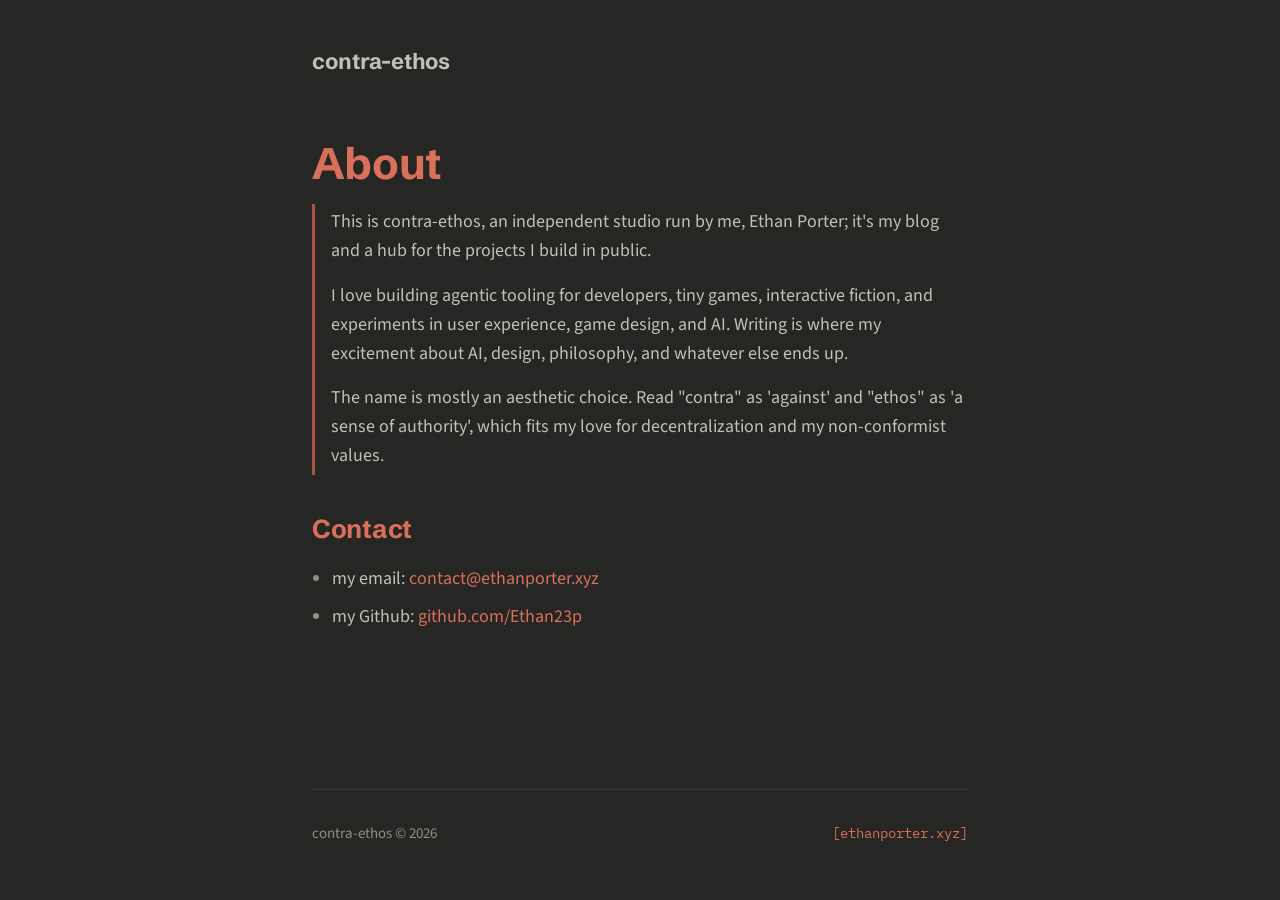
==== index.html @ 106af676 "v0.1: one page with about and contact Co-Authored-By: Claude Opus 5.5 <noreply@anthropic.com>" ====
<!doctype html>
<html lang="en">
<head>
<meta charset="utf-8">
<meta name="viewport" content="width=device-width, initial-scale=1">
<title>contra-ethos</title>
<meta name="description" content="contra-ethos, an independent studio run by Ethan Porter: a blog and a hub for projects built in public.">
<meta name="color-scheme" content="dark">
<link rel="preconnect" href="https://fonts.googleapis.com">
<link rel="preconnect" href="https://fonts.gstatic.com" crossorigin>
<link rel="stylesheet" href="https://fonts.googleapis.com/css2?family=IBM+Plex+Mono:wght@400&family=Schibsted+Grotesk:wght@700&family=Source+Sans+3:wght@400;600&display=swap">
<link rel="stylesheet" href="style.css">
</head>
<body>
<header>
<a class="wordmark" href="/">contra-ethos</a>
</header>

<main>
<section aria-labelledby="about">
<h1 id="about">About</h1>
<blockquote>
<p>This is contra-ethos, an independent studio run by me, Ethan Porter; it's my blog and a hub for the projects I build in public.</p>
<p>I love building agentic tooling for developers, tiny games, interactive fiction, and experiments in user experience, game design, and AI. Writing is where my excitement about AI, design, philosophy, and whatever else ends up.</p>
<p>The name is mostly an aesthetic choice. Read "contra" as 'against' and "ethos" as 'a sense of authority', which fits my love for decentralization and my non-conformist values.</p>
</blockquote>
</section>

<section aria-labelledby="contact">
<h2 id="contact">Contact</h2>
<ul class="outline">
<li>my email: <a href="mailto:contact@ethanporter.xyz">contact@ethanporter.xyz</a></li>
<li>my Github: <a href="https://github.com/Ethan23p">github.com/Ethan23p</a></li>
</ul>
</section>
</main>

<footer>
<span>contra-ethos © 2026</span>
<a href="https://ethanporter.xyz">[ethanporter.xyz]</a>
</footer>
</body>
</html>
---- style.css ----
/* contra-ethos.com — the vibe of the retired Quartz site: one clay color plus tones */
:root {
  --ground: #262624;
  --text: #C2C0B6;
  --muted: #8F8D85;
  --clay: #D97059;
  --clay-light: #E8937F;
  --clay-dark: #A85443;
  --rule: #3A3936;
  --body: 'Source Sans 3', 'Source Sans Pro', 'Segoe UI', system-ui, sans-serif;
  --head: 'Schibsted Grotesk', 'Segoe UI', system-ui, sans-serif;
  --mono: 'IBM Plex Mono', ui-monospace, Menlo, Consolas, monospace;
}

* { box-sizing: border-box; }

html { background: var(--ground); }

body {
  margin: 0 auto;
  max-width: 44rem;
  min-height: 100vh;
  padding: 2rem 1rem 2.5rem;
  display: flex;
  flex-direction: column;
  gap: 3rem;
  background: var(--ground);
  color: var(--text);
  font-family: var(--body);
  font-size: 1.125rem;
  line-height: 1.6;
  -webkit-font-smoothing: antialiased;
}

@media (min-width: 640px) {
  body { padding: 2rem 1.5rem 3rem; }
}

a { color: var(--clay); text-decoration: none; }
a:hover, a:focus-visible { color: var(--clay-light); }
a:focus-visible { outline: 2px solid var(--clay); outline-offset: 3px; }

.wordmark {
  display: inline-block;
  padding: 0.75rem 0;
  font-family: var(--head);
  font-size: 1.375rem;
  font-weight: 700;
  color: var(--text);
}

main { flex: 1; display: flex; flex-direction: column; gap: 2.5rem; }

h1, h2 {
  margin: 0 0 1rem;
  font-family: var(--head);
  font-weight: 700;
  line-height: 1.12;
  letter-spacing: -0.01em;
  color: var(--clay);
}
h1 { font-size: 2.75rem; }
h2 { font-size: 1.625rem; }

blockquote {
  margin: 0;
  padding: 0.25rem 0 0.25rem 1rem;
  border-left: 3px solid var(--clay-dark);
}
blockquote p { margin: 0 0 1rem; }
blockquote p:last-child { margin-bottom: 0; }

.outline { margin: 0; padding: 0 0 0 1.25rem; list-style: disc; }
.outline li { padding: 0.3rem 0; }
.outline li::marker { color: var(--muted); }
.outline a { overflow-wrap: anywhere; }

footer {
  display: flex;
  justify-content: space-between;
  align-items: baseline;
  flex-wrap: wrap;
  gap: 0.25rem 2rem;
  padding-top: 1.5rem;
  border-top: 1px solid var(--rule);
  font-size: 0.9375rem;
  color: var(--muted);
}
footer a { font-family: var(--mono); font-size: 0.875rem; padding: 0.5rem 0; }
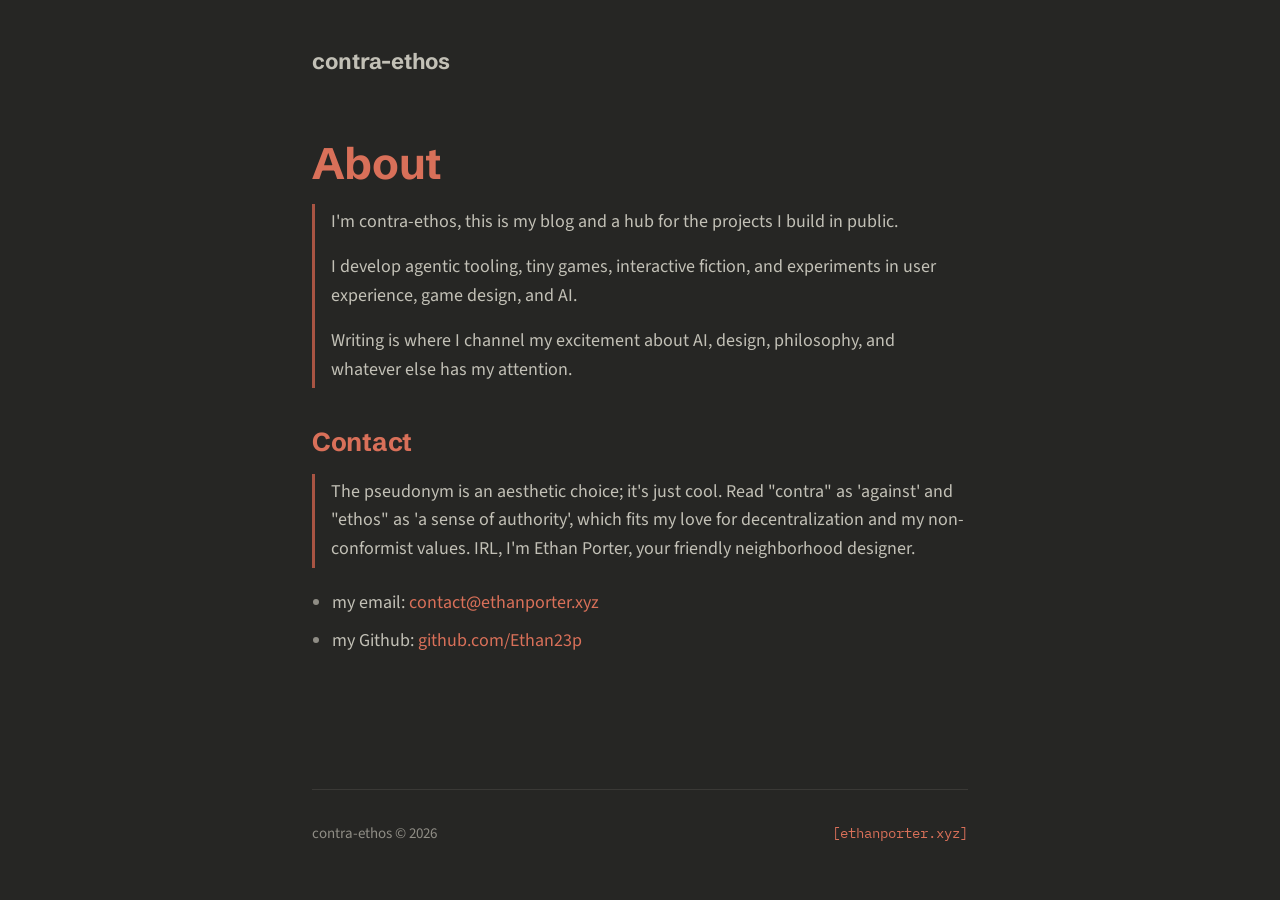
==== commit a29e0541: "About v2; pseudonym note moves to Contact Co-Authored-By: Claude Opus 5.5 <noreply@anthropic.com>" ====
--- a/index.html
+++ b/index.html
@@ -20,14 +20,17 @@
 <section aria-labelledby="about">
 <h1 id="about">About</h1>
 <blockquote>
-<p>This is contra-ethos, an independent studio run by me, Ethan Porter; it's my blog and a hub for the projects I build in public.</p>
-<p>I love building agentic tooling for developers, tiny games, interactive fiction, and experiments in user experience, game design, and AI. Writing is where my excitement about AI, design, philosophy, and whatever else ends up.</p>
-<p>The name is mostly an aesthetic choice. Read "contra" as 'against' and "ethos" as 'a sense of authority', which fits my love for decentralization and my non-conformist values.</p>
+<p>I'm contra-ethos, this is my blog and a hub for the projects I build in public.</p>
+<p>I develop agentic tooling, tiny games, interactive fiction, and experiments in user experience, game design, and AI.</p>
+<p>Writing is where I channel my excitement about AI, design, philosophy, and whatever else has my attention.</p>
 </blockquote>
 </section>
 
 <section aria-labelledby="contact">
 <h2 id="contact">Contact</h2>
+<blockquote>
+<p>The pseudonym is an aesthetic choice; it's just cool. Read "contra" as 'against' and "ethos" as 'a sense of authority', which fits my love for decentralization and my non-conformist values. IRL, I'm Ethan Porter, your friendly neighborhood designer.</p>
+</blockquote>
 <ul class="outline">
 <li>my email: <a href="mailto:contact@ethanporter.xyz">contact@ethanporter.xyz</a></li>
 <li>my Github: <a href="https://github.com/Ethan23p">github.com/Ethan23p</a></li>
--- a/style.css
+++ b/style.css
@@ -71,6 +71,7 @@
 blockquote p:last-child { margin-bottom: 0; }
 
 .outline { margin: 0; padding: 0 0 0 1.25rem; list-style: disc; }
+blockquote + .outline { margin-top: 1rem; }
 .outline li { padding: 0.3rem 0; }
 .outline li::marker { color: var(--muted); }
 .outline a { overflow-wrap: anywhere; }
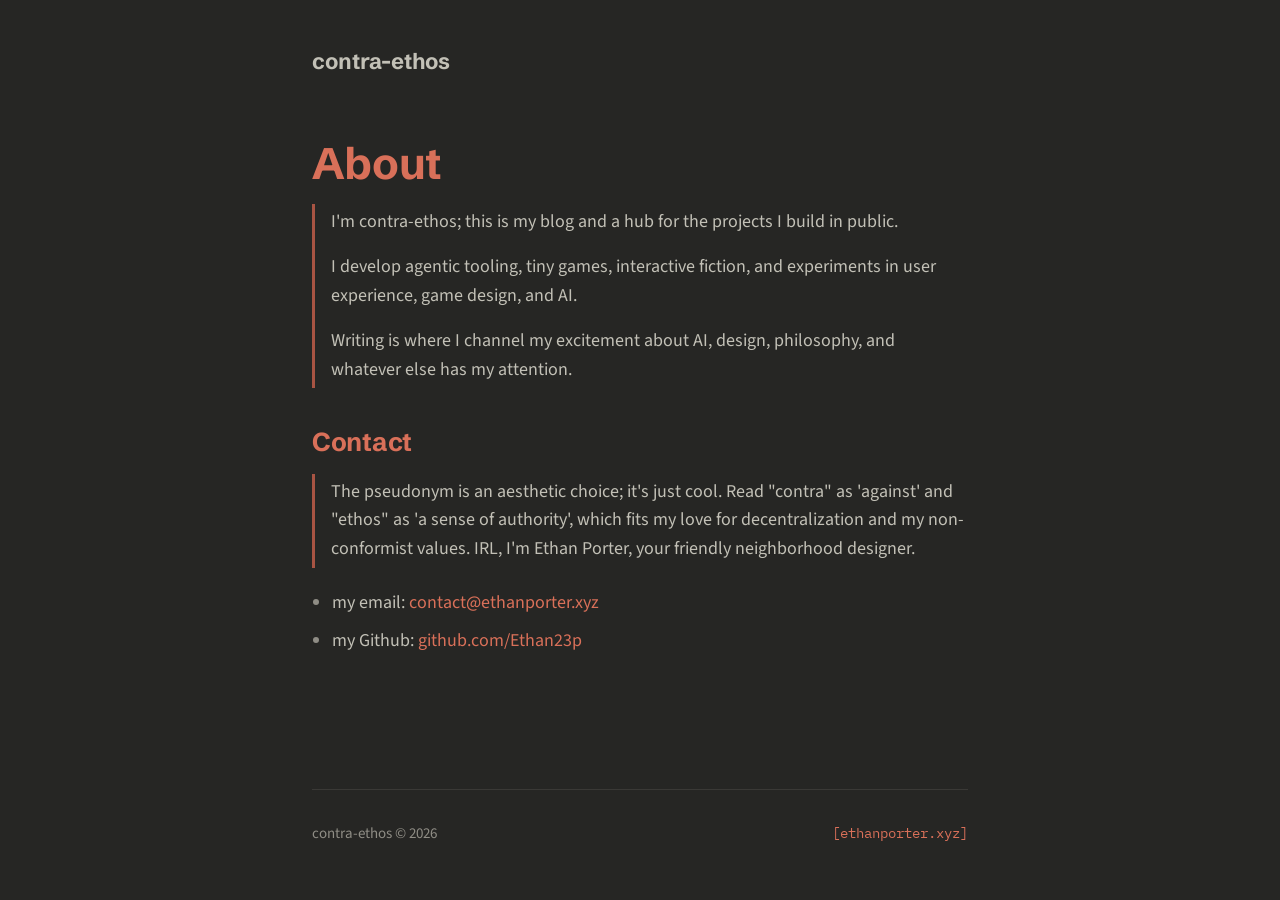
==== commit a0aabb2d: "About: semicolon in the opening line Co-Authored-By: Claude Opus 5.5 <noreply@anthropic.com>" ====
--- a/index.html
+++ b/index.html
@@ -20,7 +20,7 @@
 <section aria-labelledby="about">
 <h1 id="about">About</h1>
 <blockquote>
-<p>I'm contra-ethos, this is my blog and a hub for the projects I build in public.</p>
+<p>I'm contra-ethos; this is my blog and a hub for the projects I build in public.</p>
 <p>I develop agentic tooling, tiny games, interactive fiction, and experiments in user experience, game design, and AI.</p>
 <p>Writing is where I channel my excitement about AI, design, philosophy, and whatever else has my attention.</p>
 </blockquote>
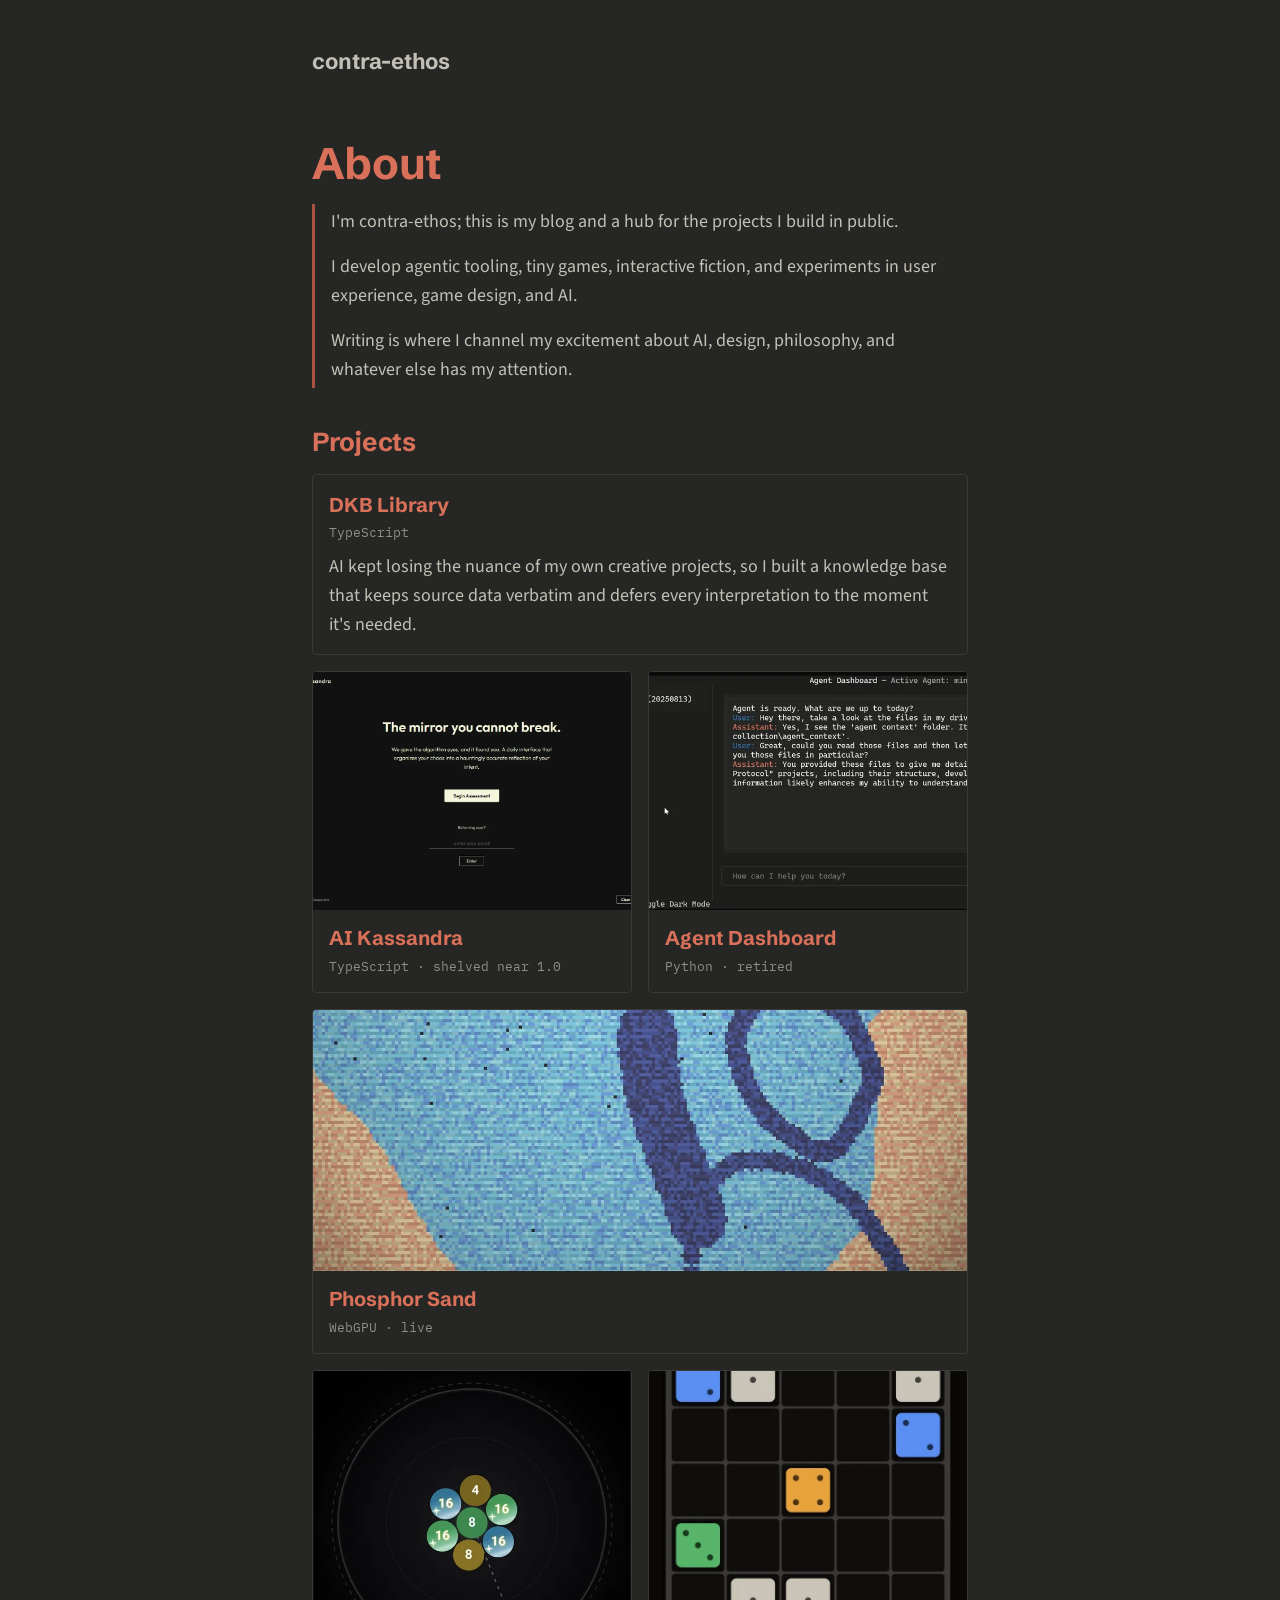
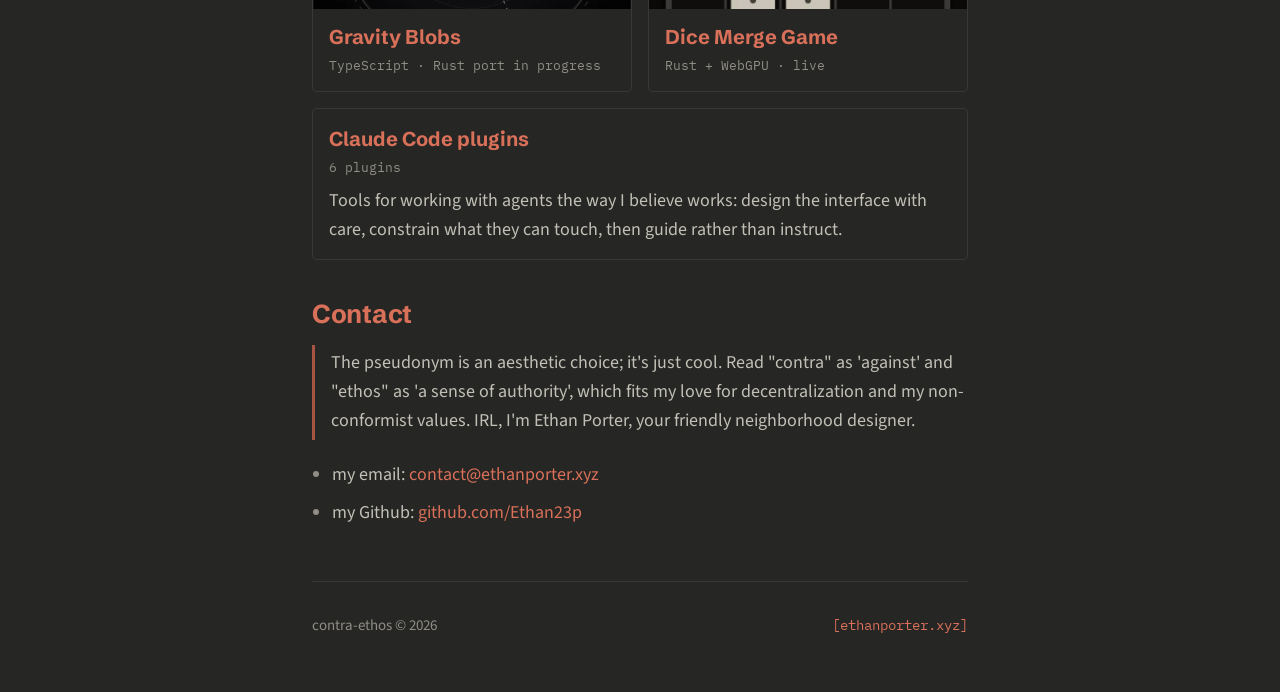
==== commit 457097bc: "v0.1.5: project cards and a page per project Seven project pages, each with a hero image (where one " ====
--- a/index.html
+++ b/index.html
@@ -26,6 +26,47 @@
 </blockquote>
 </section>
 
+<section aria-labelledby="projects">
+<h2 id="projects">Projects</h2>
+<div class="cards">
+<a class="card card--full card--text" href="/projects/dkb-library/">
+<span class="card-title">DKB Library</span>
+<span class="card-meta">TypeScript</span>
+<span class="card-line">AI kept losing the nuance of my own creative projects, so I built a knowledge base that keeps source data verbatim and defers every interpretation to the moment it&#x27;s needed.</span>
+</a>
+<a class="card card--half" href="/projects/ai-kassandra/">
+<img src="/images/projects/ai-kassandra-card.webp" alt="" width="1200" height="781" loading="lazy">
+<span class="card-title">AI Kassandra</span>
+<span class="card-meta">TypeScript · shelved near 1.0</span>
+</a>
+<a class="card card--half" href="/projects/agent-dashboard/">
+<img src="/images/projects/agent-dashboard-card.webp" alt="" width="1200" height="422" loading="lazy" style="object-position:20% 50%">
+<span class="card-title">Agent Dashboard</span>
+<span class="card-meta">Python · retired</span>
+</a>
+<a class="card card--full" href="/projects/phosphor-sand/">
+<img src="/images/projects/phosphor-sand-card.webp" alt="" width="1200" height="917" loading="lazy" style="object-position:50% 45%">
+<span class="card-title">Phosphor Sand</span>
+<span class="card-meta">WebGPU · live</span>
+</a>
+<a class="card card--half" href="/projects/gravity-blobs/">
+<img src="/images/projects/gravity-blobs-card.webp" alt="" width="624" height="1000" loading="lazy" style="object-position:50% 62%">
+<span class="card-title">Gravity Blobs</span>
+<span class="card-meta">TypeScript · Rust port in progress</span>
+</a>
+<a class="card card--half" href="/projects/dice-merge/">
+<img src="/images/projects/dice-merge-card.webp" alt="" width="672" height="1000" loading="lazy" style="object-position:50% 42%">
+<span class="card-title">Dice Merge Game</span>
+<span class="card-meta">Rust + WebGPU · live</span>
+</a>
+<a class="card card--full card--text" href="/projects/claude-code-plugins/">
+<span class="card-title">Claude Code plugins</span>
+<span class="card-meta">6 plugins</span>
+<span class="card-line">Tools for working with agents the way I believe works: design the interface with care, constrain what they can touch, then guide rather than instruct.</span>
+</a>
+</div>
+</section>
+
 <section aria-labelledby="contact">
 <h2 id="contact">Contact</h2>
 <blockquote>
--- a/style.css
+++ b/style.css
@@ -76,6 +76,62 @@
 .outline li::marker { color: var(--muted); }
 .outline a { overflow-wrap: anywhere; }
 
+/* Project cards: a stack of full- and half-width tiles */
+.cards { display: grid; grid-template-columns: 1fr; gap: 1rem; }
+@media (min-width: 640px) {
+  .cards { grid-template-columns: 1fr 1fr; }
+  .card--full { grid-column: 1 / -1; }
+}
+.card {
+  display: flex;
+  flex-direction: column;
+  gap: 0.15rem;
+  padding: 0 0 0.9rem;
+  border: 1px solid var(--rule);
+  border-radius: 4px;
+  overflow: hidden;
+  color: var(--text);
+}
+.card:hover, .card:focus-visible { color: var(--text); border-color: var(--clay-dark); }
+.card img {
+  display: block;
+  width: 100%;
+  height: auto;
+  aspect-ratio: 4 / 3;
+  object-fit: cover;
+  margin-bottom: 0.6rem;
+  background: #000;
+}
+.card--full img { aspect-ratio: 5 / 2; }
+.card-title, .card-meta, .card-line { padding: 0 1rem; }
+.card-title { font-family: var(--head); font-weight: 700; font-size: 1.25rem; color: var(--clay); }
+.card:hover .card-title { color: var(--clay-light); }
+.card-meta { font-family: var(--mono); font-size: 0.8125rem; color: var(--muted); }
+.card--text { padding-top: 0.9rem; }
+.card-line { margin-top: 0.4rem; }
+
+/* Project pages */
+.project > * { margin: 0 0 1.25rem; }
+.project h1 { margin-bottom: 0.25rem; }
+.crumb, .meta { font-family: var(--mono); font-size: 0.875rem; }
+.crumb { margin-bottom: 0.75rem; }
+.meta { color: var(--muted); }
+.hero, .gallery figure { margin: 0 0 1.5rem; }
+.hero img, .gallery img {
+  display: block;
+  max-width: 100%;
+  height: auto;
+  max-height: 75vh;
+  margin: 0 auto;
+  border: 1px solid var(--rule);
+  border-radius: 4px;
+}
+.gallery { display: grid; gap: 1rem; }
+@media (min-width: 640px) { .gallery { grid-template-columns: 1fr 1fr; } }
+.gallery figure { margin: 0; }
+.links { display: flex; flex-wrap: wrap; gap: 0.25rem 1.5rem; padding: 0; list-style: none; font-family: var(--mono); font-size: 0.9375rem; }
+code { font-family: var(--mono); font-size: 0.9em; color: var(--clay-light); }
+
 footer {
   display: flex;
   justify-content: space-between;
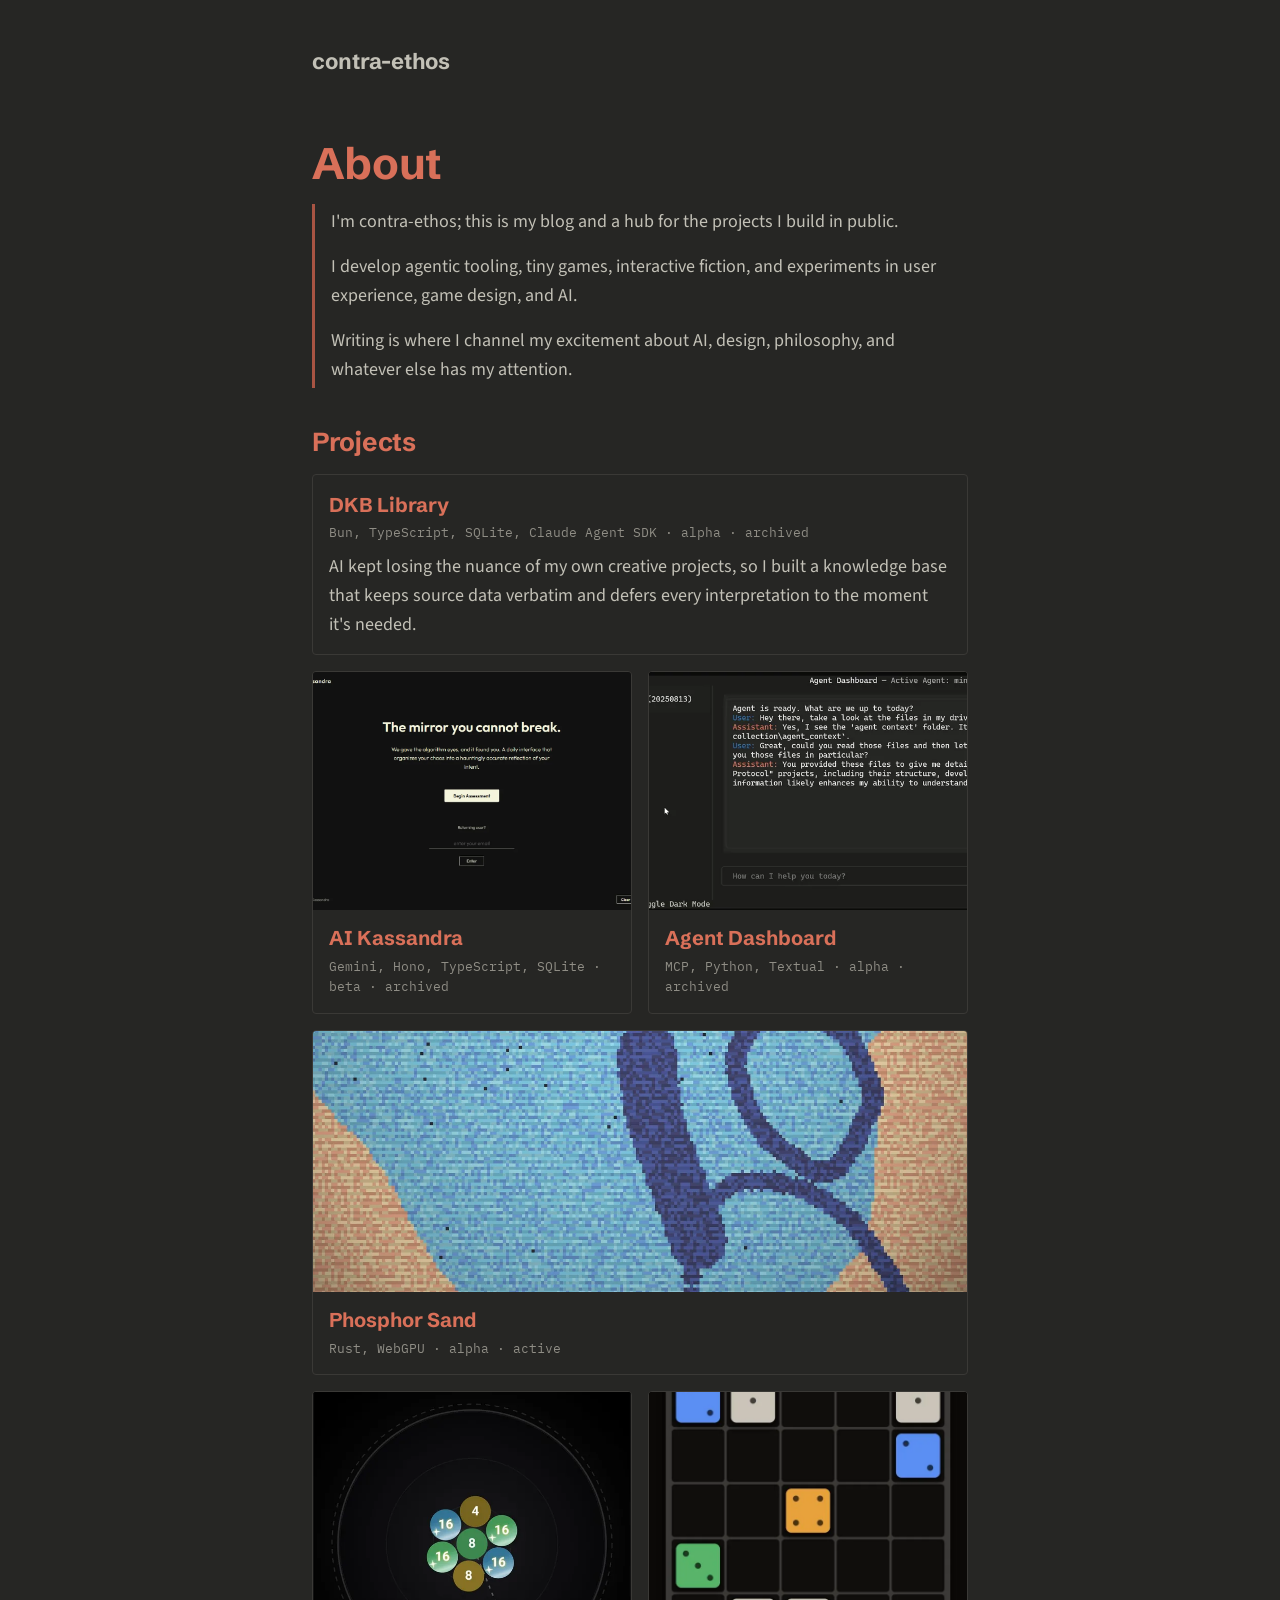
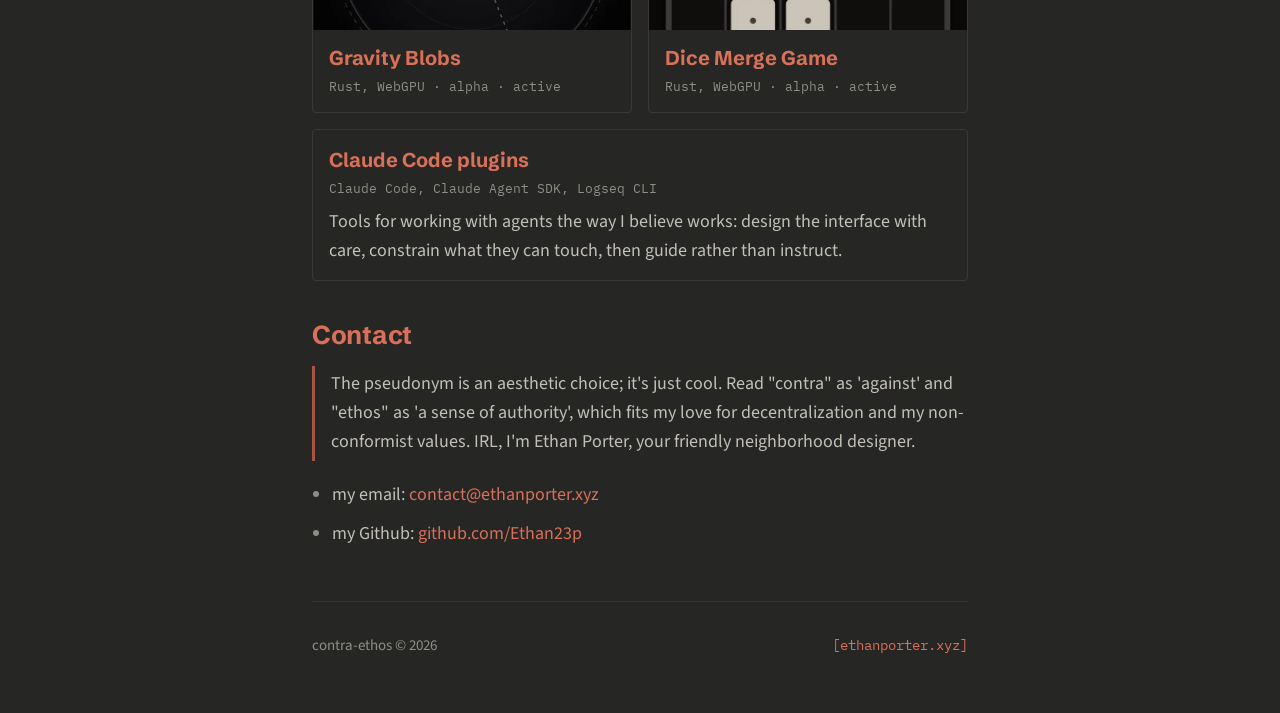
==== commit f18ef31f: "Cards and pages: technologies, maturity, status from Logseq Gravity Blobs now links its playable Rus" ====
--- a/index.html
+++ b/index.html
@@ -31,37 +31,37 @@
 <div class="cards">
 <a class="card card--full card--text" href="/projects/dkb-library/">
 <span class="card-title">DKB Library</span>
-<span class="card-meta">TypeScript</span>
+<span class="card-meta">Bun, TypeScript, SQLite, Claude Agent SDK · alpha · archived</span>
 <span class="card-line">AI kept losing the nuance of my own creative projects, so I built a knowledge base that keeps source data verbatim and defers every interpretation to the moment it&#x27;s needed.</span>
 </a>
 <a class="card card--half" href="/projects/ai-kassandra/">
 <img src="/images/projects/ai-kassandra-card.webp" alt="" width="1200" height="781" loading="lazy">
 <span class="card-title">AI Kassandra</span>
-<span class="card-meta">TypeScript · shelved near 1.0</span>
+<span class="card-meta">Gemini, Hono, TypeScript, SQLite · beta · archived</span>
 </a>
 <a class="card card--half" href="/projects/agent-dashboard/">
 <img src="/images/projects/agent-dashboard-card.webp" alt="" width="1200" height="422" loading="lazy" style="object-position:20% 50%">
 <span class="card-title">Agent Dashboard</span>
-<span class="card-meta">Python · retired</span>
+<span class="card-meta">MCP, Python, Textual · alpha · archived</span>
 </a>
 <a class="card card--full" href="/projects/phosphor-sand/">
 <img src="/images/projects/phosphor-sand-card.webp" alt="" width="1200" height="917" loading="lazy" style="object-position:50% 45%">
 <span class="card-title">Phosphor Sand</span>
-<span class="card-meta">WebGPU · live</span>
+<span class="card-meta">Rust, WebGPU · alpha · active</span>
 </a>
 <a class="card card--half" href="/projects/gravity-blobs/">
 <img src="/images/projects/gravity-blobs-card.webp" alt="" width="624" height="1000" loading="lazy" style="object-position:50% 62%">
 <span class="card-title">Gravity Blobs</span>
-<span class="card-meta">TypeScript · Rust port in progress</span>
+<span class="card-meta">Rust, WebGPU · alpha · active</span>
 </a>
 <a class="card card--half" href="/projects/dice-merge/">
 <img src="/images/projects/dice-merge-card.webp" alt="" width="672" height="1000" loading="lazy" style="object-position:50% 42%">
 <span class="card-title">Dice Merge Game</span>
-<span class="card-meta">Rust + WebGPU · live</span>
+<span class="card-meta">Rust, WebGPU · alpha · active</span>
 </a>
 <a class="card card--full card--text" href="/projects/claude-code-plugins/">
 <span class="card-title">Claude Code plugins</span>
-<span class="card-meta">6 plugins</span>
+<span class="card-meta">Claude Code, Claude Agent SDK, Logseq CLI</span>
 <span class="card-line">Tools for working with agents the way I believe works: design the interface with care, constrain what they can touch, then guide rather than instruct.</span>
 </a>
 </div>
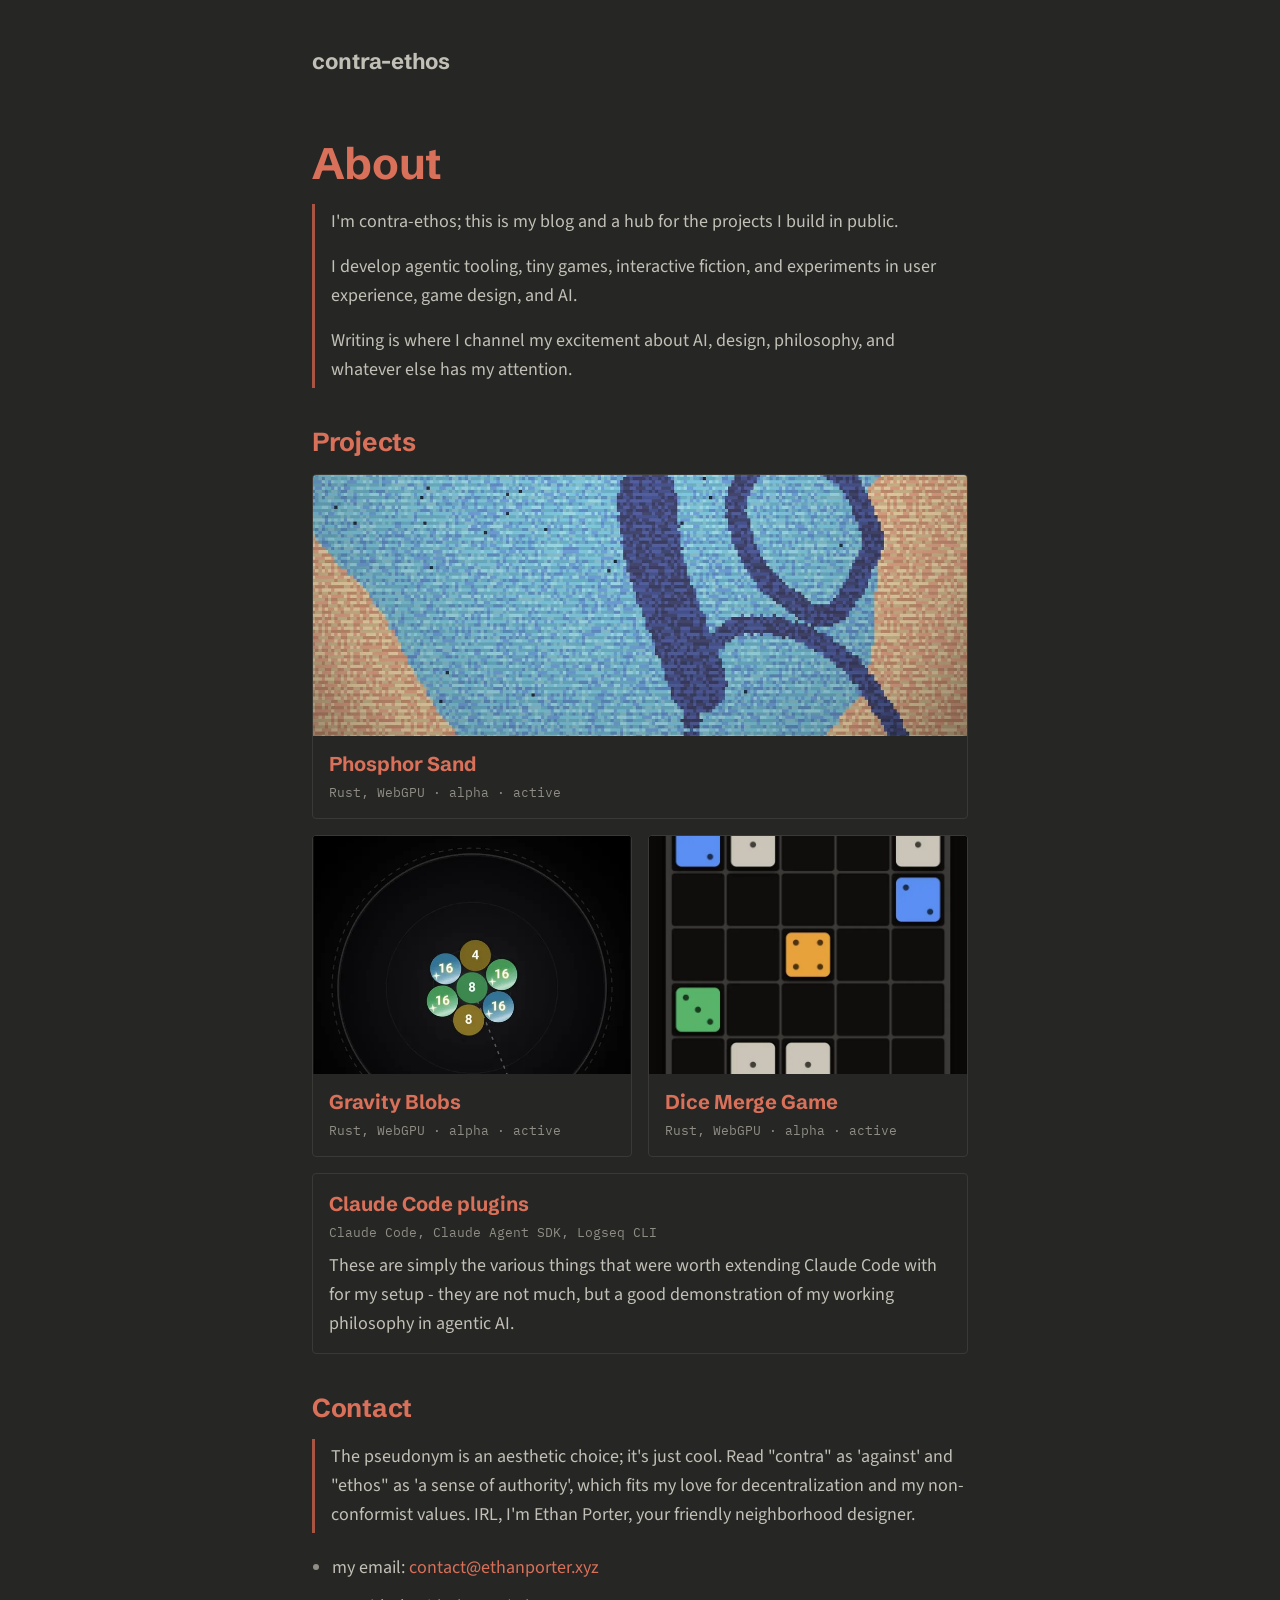
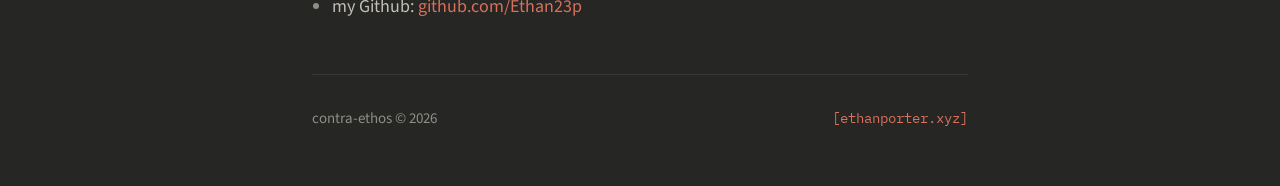
==== commit 6c01ddd6: "Your one-liners; contra-ethos keeps its four projects DKB Library, AI Kassandra and Agent Dashboard " ====
--- a/index.html
+++ b/index.html
@@ -29,21 +29,6 @@
 <section aria-labelledby="projects">
 <h2 id="projects">Projects</h2>
 <div class="cards">
-<a class="card card--full card--text" href="/projects/dkb-library/">
-<span class="card-title">DKB Library</span>
-<span class="card-meta">Bun, TypeScript, SQLite, Claude Agent SDK · alpha · archived</span>
-<span class="card-line">AI kept losing the nuance of my own creative projects, so I built a knowledge base that keeps source data verbatim and defers every interpretation to the moment it&#x27;s needed.</span>
-</a>
-<a class="card card--half" href="/projects/ai-kassandra/">
-<img src="/images/projects/ai-kassandra-card.webp" alt="" width="1200" height="781" loading="lazy">
-<span class="card-title">AI Kassandra</span>
-<span class="card-meta">Gemini, Hono, TypeScript, SQLite · beta · archived</span>
-</a>
-<a class="card card--half" href="/projects/agent-dashboard/">
-<img src="/images/projects/agent-dashboard-card.webp" alt="" width="1200" height="422" loading="lazy" style="object-position:20% 50%">
-<span class="card-title">Agent Dashboard</span>
-<span class="card-meta">MCP, Python, Textual · alpha · archived</span>
-</a>
 <a class="card card--full" href="/projects/phosphor-sand/">
 <img src="/images/projects/phosphor-sand-card.webp" alt="" width="1200" height="917" loading="lazy" style="object-position:50% 45%">
 <span class="card-title">Phosphor Sand</span>
@@ -62,7 +47,7 @@
 <a class="card card--full card--text" href="/projects/claude-code-plugins/">
 <span class="card-title">Claude Code plugins</span>
 <span class="card-meta">Claude Code, Claude Agent SDK, Logseq CLI</span>
-<span class="card-line">Tools for working with agents the way I believe works: design the interface with care, constrain what they can touch, then guide rather than instruct.</span>
+<span class="card-line">These are simply the various things that were worth extending Claude Code with for my setup&nbsp;- they are not much, but a good demonstration of my working philosophy in agentic AI.</span>
 </a>
 </div>
 </section>
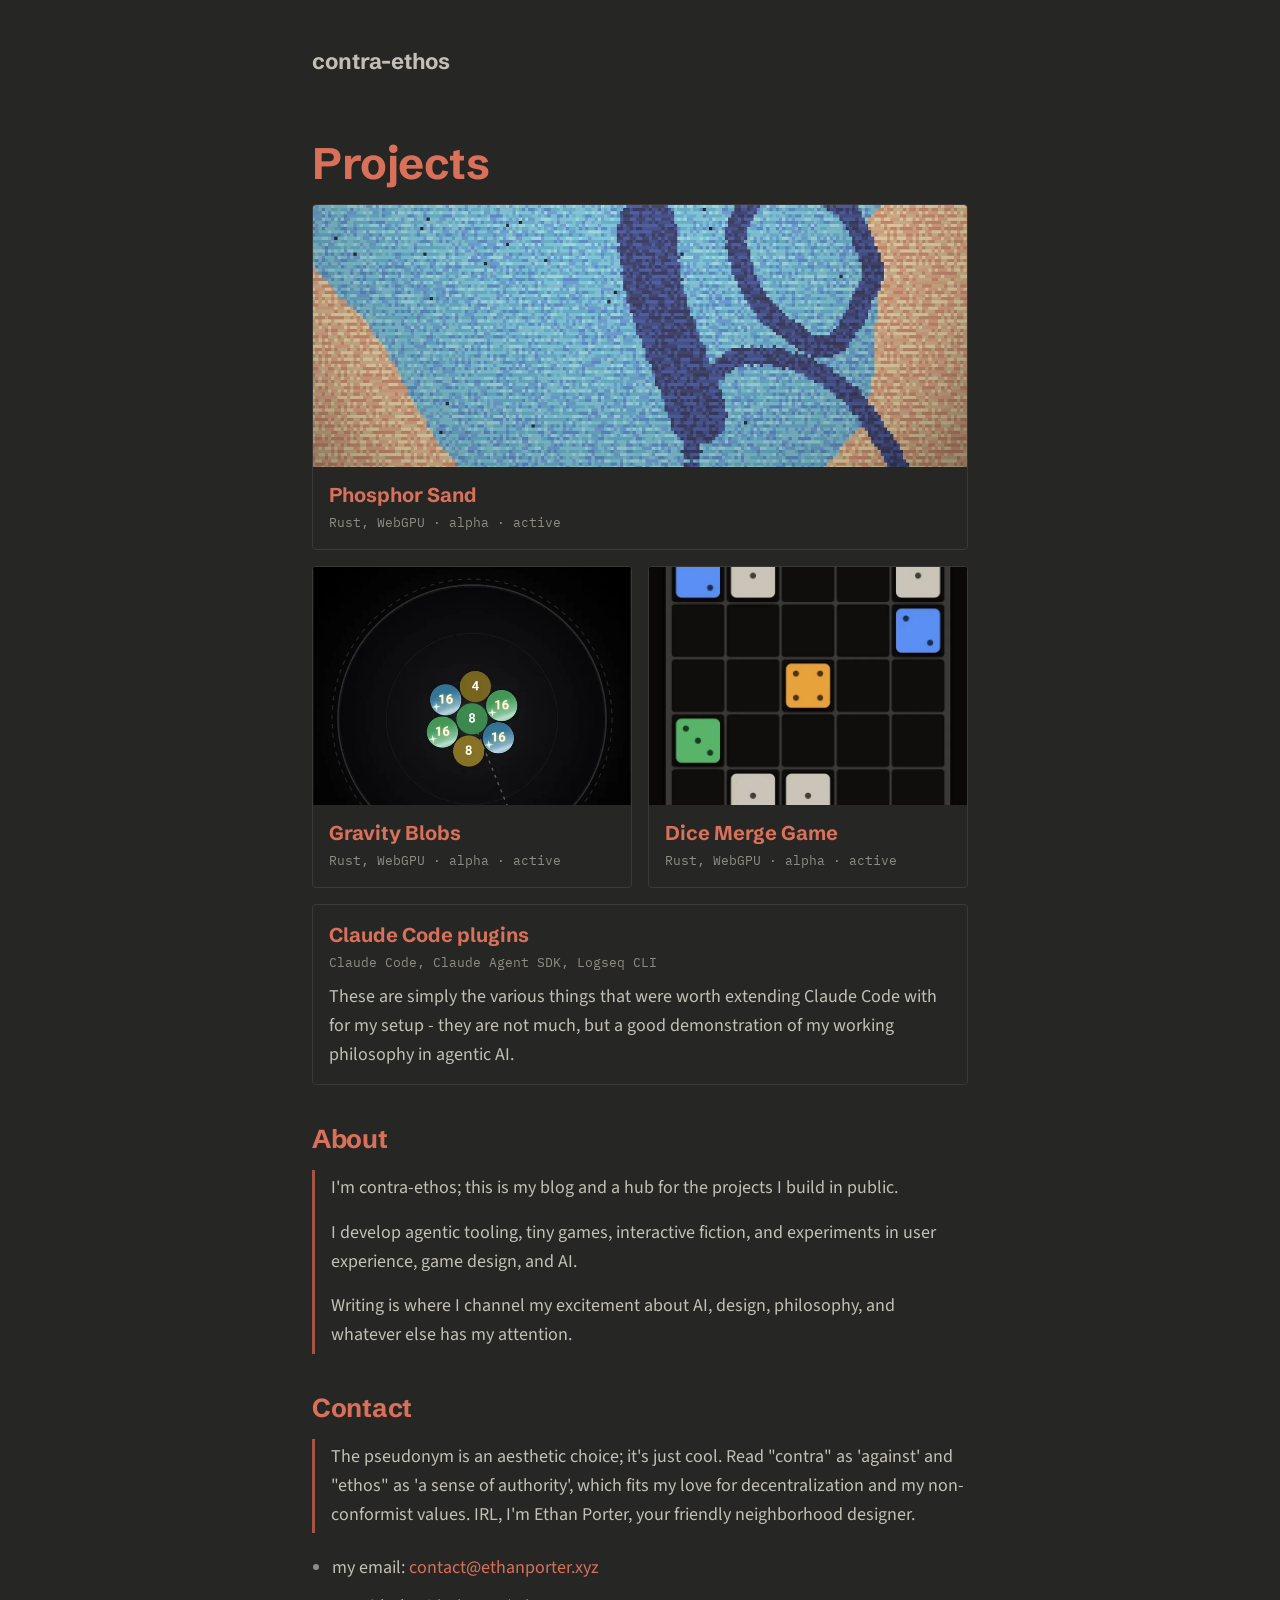
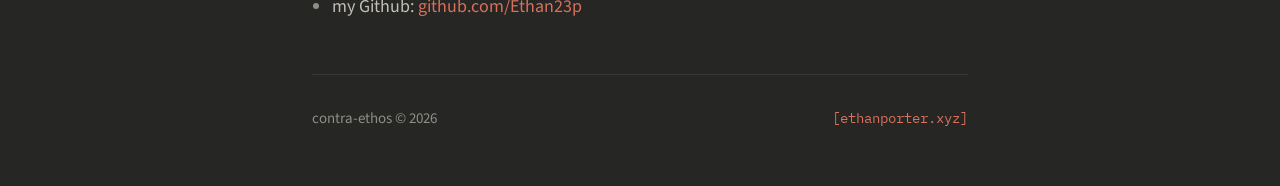
==== commit 9f7af769: "Home: Projects first, About below it Co-Authored-By: Claude Opus 5.5 <noreply@anthropic.com>" ====
--- a/index.html
+++ b/index.html
@@ -17,17 +17,8 @@
 </header>
 
 <main>
-<section aria-labelledby="about">
-<h1 id="about">About</h1>
-<blockquote>
-<p>I'm contra-ethos; this is my blog and a hub for the projects I build in public.</p>
-<p>I develop agentic tooling, tiny games, interactive fiction, and experiments in user experience, game design, and AI.</p>
-<p>Writing is where I channel my excitement about AI, design, philosophy, and whatever else has my attention.</p>
-</blockquote>
-</section>
-
 <section aria-labelledby="projects">
-<h2 id="projects">Projects</h2>
+<h1 id="projects">Projects</h1>
 <div class="cards">
 <a class="card card--full" href="/projects/phosphor-sand/">
 <img src="/images/projects/phosphor-sand-card.webp" alt="" width="1200" height="917" loading="lazy" style="object-position:50% 45%">
@@ -52,6 +43,15 @@
 </div>
 </section>
 
+<section aria-labelledby="about">
+<h2 id="about">About</h2>
+<blockquote>
+<p>I'm contra-ethos; this is my blog and a hub for the projects I build in public.</p>
+<p>I develop agentic tooling, tiny games, interactive fiction, and experiments in user experience, game design, and AI.</p>
+<p>Writing is where I channel my excitement about AI, design, philosophy, and whatever else has my attention.</p>
+</blockquote>
+</section>
+
 <section aria-labelledby="contact">
 <h2 id="contact">Contact</h2>
 <blockquote>
--- a/style.css
+++ b/style.css
@@ -129,7 +129,8 @@
 .gallery { display: grid; gap: 1rem; }
 @media (min-width: 640px) { .gallery { grid-template-columns: 1fr 1fr; } }
 .gallery figure { margin: 0; }
-.links { display: flex; flex-wrap: wrap; gap: 0.25rem 1.5rem; padding: 0; list-style: none; font-family: var(--mono); font-size: 0.9375rem; }
+.hero figcaption, .gallery figcaption { margin-top: 0.5rem; font-size: 0.9375rem; color: var(--muted); text-align: center; }
+.links { display: flex; flex-wrap: wrap; gap: 0.25rem 1.5rem; padding: 0; list-style: none; font-family: var(--mono); font-size: 1.0625rem; }
 code { font-family: var(--mono); font-size: 0.9em; color: var(--clay-light); }
 
 footer {
